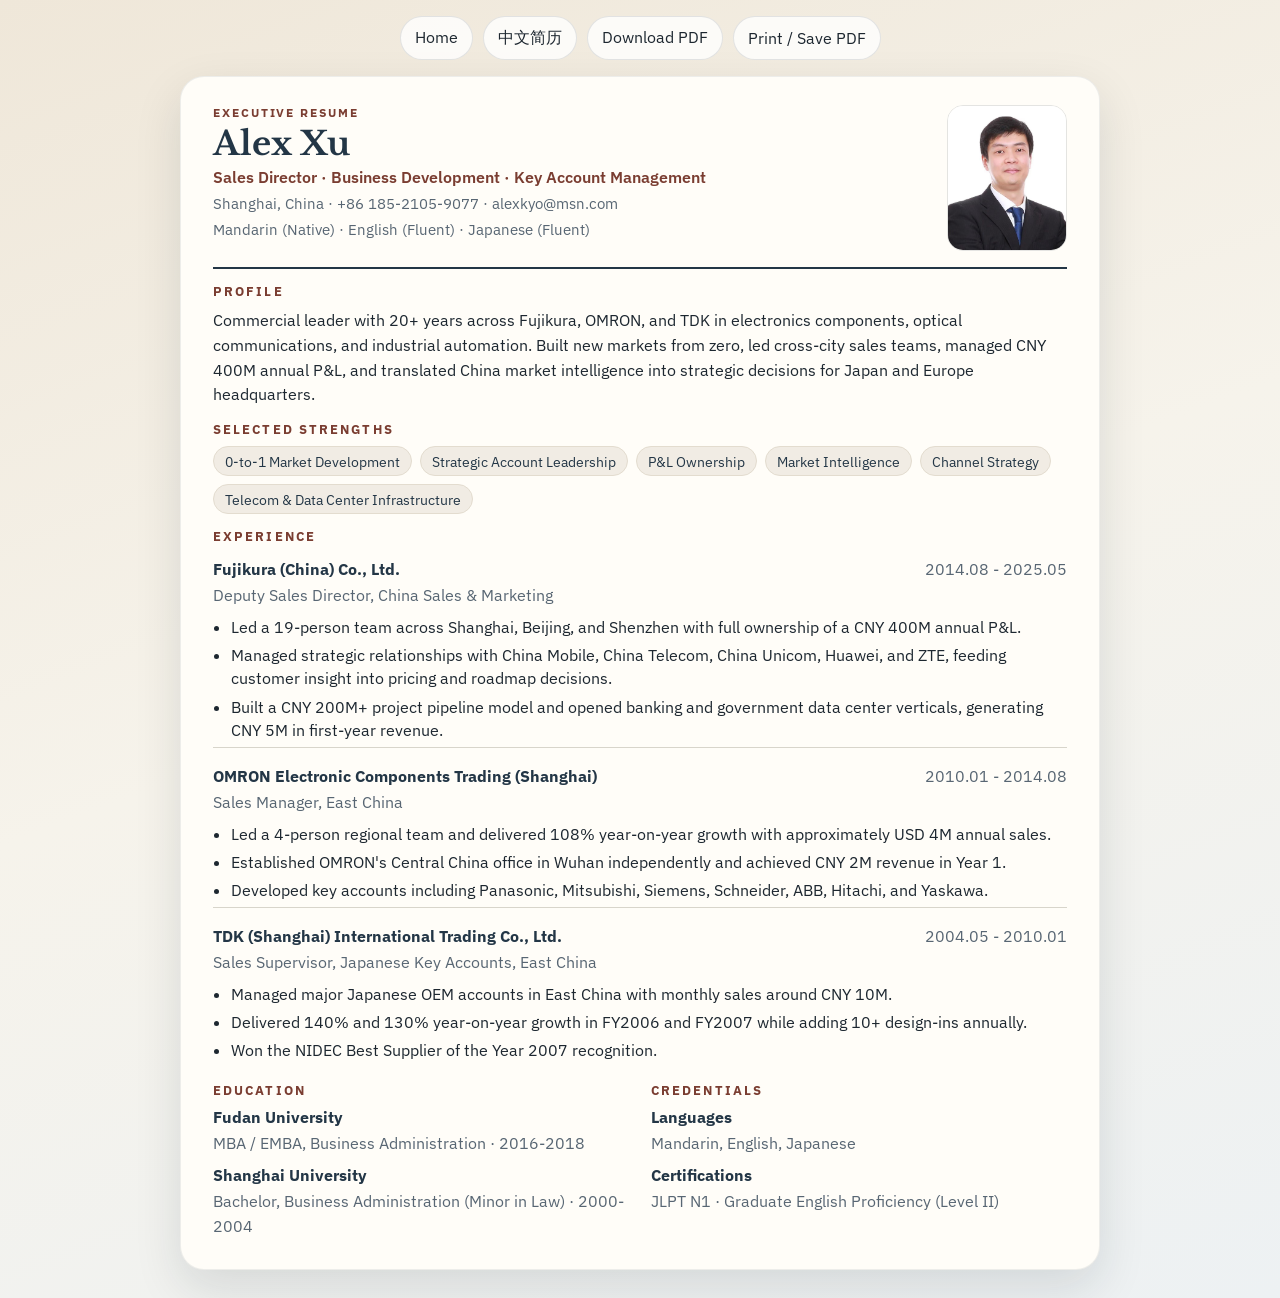
==== resume-en.html @ 9f8ac168 "Refactor resume site and add bilingual PDF exports" ====
<!DOCTYPE html>
<html lang="en">
<head>
  <meta charset="UTF-8">
  <meta name="viewport" content="width=device-width, initial-scale=1.0">
  <title>Alex Xu | English Resume</title>
  <meta name="description" content="One-page English executive resume for Alex Xu.">
  <link rel="preconnect" href="https://fonts.googleapis.com">
  <link rel="preconnect" href="https://fonts.gstatic.com" crossorigin>
  <link href="https://fonts.googleapis.com/css2?family=IBM+Plex+Sans:wght@400;500;600;700&family=Libre+Baskerville:wght@400;700&display=swap" rel="stylesheet">
  <link rel="stylesheet" href="css/resume.css">
</head>
<body class="resume-body">
  <div class="resume-toolbar no-print">
    <a href="index.html">Home</a>
    <a href="resume-zh.html">中文简历</a>
    <a href="pdf/Alex-Xu-Resume-EN.pdf">Download PDF</a>
    <button type="button" data-print>Print / Save PDF</button>
  </div>

  <main class="resume-page resume-page-en">
    <header class="resume-header">
      <div class="resume-header-main">
        <p class="resume-kicker">Executive Resume</p>
        <h1>Alex Xu</h1>
        <p class="resume-role">Sales Director · Business Development · Key Account Management</p>
        <p class="resume-contact">
          Shanghai, China · +86 185-2105-9077 · alexkyo@msn.com
        </p>
        <p class="resume-contact">
          Mandarin (Native) · English (Fluent) · Japanese (Fluent)
        </p>
      </div>
      <img class="resume-photo" src="profile-photo.jpg" alt="Alex Xu portrait">
    </header>

    <section class="resume-section">
      <h2>Profile</h2>
      <p>
        Commercial leader with 20+ years across Fujikura, OMRON, and TDK in electronics components,
        optical communications, and industrial automation. Built new markets from zero, led cross-city sales teams,
        managed CNY 400M annual P&amp;L, and translated China market intelligence into strategic decisions for Japan and Europe headquarters.
      </p>
    </section>

    <section class="resume-section">
      <h2>Selected Strengths</h2>
      <div class="chip-row">
        <span>0-to-1 Market Development</span>
        <span>Strategic Account Leadership</span>
        <span>P&amp;L Ownership</span>
        <span>Market Intelligence</span>
        <span>Channel Strategy</span>
        <span>Telecom &amp; Data Center Infrastructure</span>
      </div>
    </section>

    <section class="resume-section">
      <h2>Experience</h2>

      <article class="role-block">
        <div class="role-head">
          <div>
            <h3>Fujikura (China) Co., Ltd.</h3>
            <p>Deputy Sales Director, China Sales &amp; Marketing</p>
          </div>
          <p>2014.08 - 2025.05</p>
        </div>
        <ul>
          <li>Led a 19-person team across Shanghai, Beijing, and Shenzhen with full ownership of a CNY 400M annual P&amp;L.</li>
          <li>Managed strategic relationships with China Mobile, China Telecom, China Unicom, Huawei, and ZTE, feeding customer insight into pricing and roadmap decisions.</li>
          <li>Built a CNY 200M+ project pipeline model and opened banking and government data center verticals, generating CNY 5M in first-year revenue.</li>
        </ul>
      </article>

      <article class="role-block">
        <div class="role-head">
          <div>
            <h3>OMRON Electronic Components Trading (Shanghai)</h3>
            <p>Sales Manager, East China</p>
          </div>
          <p>2010.01 - 2014.08</p>
        </div>
        <ul>
          <li>Led a 4-person regional team and delivered 108% year-on-year growth with approximately USD 4M annual sales.</li>
          <li>Established OMRON's Central China office in Wuhan independently and achieved CNY 2M revenue in Year 1.</li>
          <li>Developed key accounts including Panasonic, Mitsubishi, Siemens, Schneider, ABB, Hitachi, and Yaskawa.</li>
        </ul>
      </article>

      <article class="role-block">
        <div class="role-head">
          <div>
            <h3>TDK (Shanghai) International Trading Co., Ltd.</h3>
            <p>Sales Supervisor, Japanese Key Accounts, East China</p>
          </div>
          <p>2004.05 - 2010.01</p>
        </div>
        <ul>
          <li>Managed major Japanese OEM accounts in East China with monthly sales around CNY 10M.</li>
          <li>Delivered 140% and 130% year-on-year growth in FY2006 and FY2007 while adding 10+ design-ins annually.</li>
          <li>Won the NIDEC Best Supplier of the Year 2007 recognition.</li>
        </ul>
      </article>
    </section>

    <section class="resume-two-column">
      <section class="resume-section">
        <h2>Education</h2>
        <div class="mini-block">
          <h3>Fudan University</h3>
          <p>MBA / EMBA, Business Administration · 2016-2018</p>
        </div>
        <div class="mini-block">
          <h3>Shanghai University</h3>
          <p>Bachelor, Business Administration (Minor in Law) · 2000-2004</p>
        </div>
      </section>

      <section class="resume-section">
        <h2>Credentials</h2>
        <div class="mini-block">
          <h3>Languages</h3>
          <p>Mandarin, English, Japanese</p>
        </div>
        <div class="mini-block">
          <h3>Certifications</h3>
          <p>JLPT N1 · Graduate English Proficiency (Level II)</p>
        </div>
      </section>
    </section>
  </main>

  <script src="js/script.js"></script>
</body>
</html>
---- css/resume.css ----
:root {
  --paper: #fcfbf7;
  --ink: #1d2730;
  --muted: #586673;
  --line: #d8d5cb;
  --accent: #7a3d31;
  --deep: #233646;
  --card: #fffdf8;
  --shadow: 0 18px 48px rgba(20, 32, 43, 0.12);
}

* {
  box-sizing: border-box;
}

body {
  margin: 0;
  color: var(--ink);
  background:
    linear-gradient(160deg, #efe7d9 0%, #f6f3eb 48%, #edf1f3 100%);
  font-family: "IBM Plex Sans", "Segoe UI", sans-serif;
}

.resume-body-zh {
  font-family: "Noto Serif SC", "Microsoft YaHei", serif;
}

.resume-toolbar {
  position: sticky;
  top: 0;
  z-index: 10;
  display: flex;
  flex-wrap: wrap;
  gap: 10px;
  justify-content: center;
  padding: 16px;
}

.resume-toolbar a,
.resume-toolbar button {
  border: 1px solid rgba(35, 54, 70, 0.12);
  background: rgba(255, 255, 255, 0.78);
  color: var(--ink);
  padding: 10px 14px;
  border-radius: 999px;
  text-decoration: none;
  font: inherit;
  cursor: pointer;
}

.resume-page {
  width: min(920px, calc(100% - 32px));
  margin: 0 auto 28px;
  background: var(--card);
  border-radius: 24px;
  box-shadow: var(--shadow);
  padding: 28px 32px 30px;
  border: 1px solid rgba(35, 54, 70, 0.08);
}

.resume-header {
  display: grid;
  grid-template-columns: minmax(0, 1fr) 120px;
  gap: 22px;
  align-items: start;
  padding-bottom: 16px;
  border-bottom: 2px solid var(--deep);
}

.resume-kicker {
  margin: 0 0 8px;
  letter-spacing: 0.16em;
  text-transform: uppercase;
  color: var(--accent);
  font-size: 0.75rem;
  font-weight: 700;
}

.resume-header h1 {
  margin: 0;
  font-family: "Libre Baskerville", serif;
  font-size: 2.05rem;
  line-height: 1;
  color: var(--deep);
}

.resume-page-zh .resume-header h1 {
  font-family: "Noto Serif SC", serif;
}

.resume-header h1 span {
  font-size: 1.05rem;
  color: var(--muted);
  font-weight: 500;
}

.resume-role,
.resume-contact {
  margin: 6px 0 0;
}

.resume-role {
  color: var(--accent);
  font-weight: 600;
}

.resume-contact {
  color: var(--muted);
  font-size: 0.95rem;
}

.resume-photo {
  width: 120px;
  height: 146px;
  object-fit: cover;
  object-position: top center;
  border-radius: 16px;
  border: 1px solid rgba(35, 54, 70, 0.12);
}

.resume-section {
  margin-top: 14px;
}

.resume-section h2 {
  margin: 0 0 8px;
  font-size: 0.82rem;
  letter-spacing: 0.16em;
  text-transform: uppercase;
  color: var(--accent);
}

.resume-section p {
  margin: 0;
  color: var(--ink);
  line-height: 1.55;
}

.chip-row {
  display: flex;
  flex-wrap: wrap;
  gap: 8px;
}

.chip-row span {
  display: inline-flex;
  align-items: center;
  min-height: 30px;
  padding: 0 11px;
  border-radius: 999px;
  background: #f1ece4;
  border: 1px solid #e3dccf;
  font-size: 0.9rem;
  color: var(--deep);
}

.role-block {
  padding-top: 12px;
  border-top: 1px solid var(--line);
}

.role-block:first-of-type {
  padding-top: 0;
  border-top: none;
}

.role-head {
  display: flex;
  justify-content: space-between;
  gap: 16px;
  align-items: baseline;
}

.role-head h3,
.mini-block h3 {
  margin: 0;
  font-size: 1rem;
  color: var(--deep);
}

.role-head p,
.mini-block p {
  margin: 4px 0 0;
  color: var(--muted);
}

.role-block ul {
  margin: 8px 0 0;
  padding-left: 18px;
}

.role-block li {
  margin: 0 0 5px;
  line-height: 1.45;
}

.resume-two-column {
  display: grid;
  grid-template-columns: 1fr 1fr;
  gap: 22px;
}

.mini-block + .mini-block {
  margin-top: 10px;
}

@page {
  size: A4;
  margin: 10mm;
}

@media print {
  body {
    background: #fff;
  }

  .resume-page {
    width: auto;
    margin: 0;
    padding: 0;
    border: none;
    border-radius: 0;
    box-shadow: none;
  }

  .no-print {
    display: none !important;
  }

  .resume-header {
    grid-template-columns: minmax(0, 1fr) 102px;
    gap: 18px;
    padding-bottom: 12px;
  }

  .resume-header h1 {
    font-size: 1.8rem;
  }

  .resume-contact,
  .chip-row span,
  .role-block li,
  .resume-section p,
  .mini-block p {
    font-size: 0.88rem;
  }

  .resume-section {
    margin-top: 10px;
  }

  .role-block {
    padding-top: 8px;
  }

  .role-block ul {
    margin-top: 6px;
  }

  .chip-row {
    gap: 6px;
  }

  .chip-row span {
    min-height: 24px;
    padding: 0 9px;
  }
}

@media (max-width: 720px) {
  .resume-page,
  .resume-two-column {
    grid-template-columns: 1fr;
  }

  .resume-header {
    grid-template-columns: 1fr;
  }

  .resume-photo {
    width: 104px;
    height: 126px;
  }

  .role-head {
    flex-direction: column;
  }
}
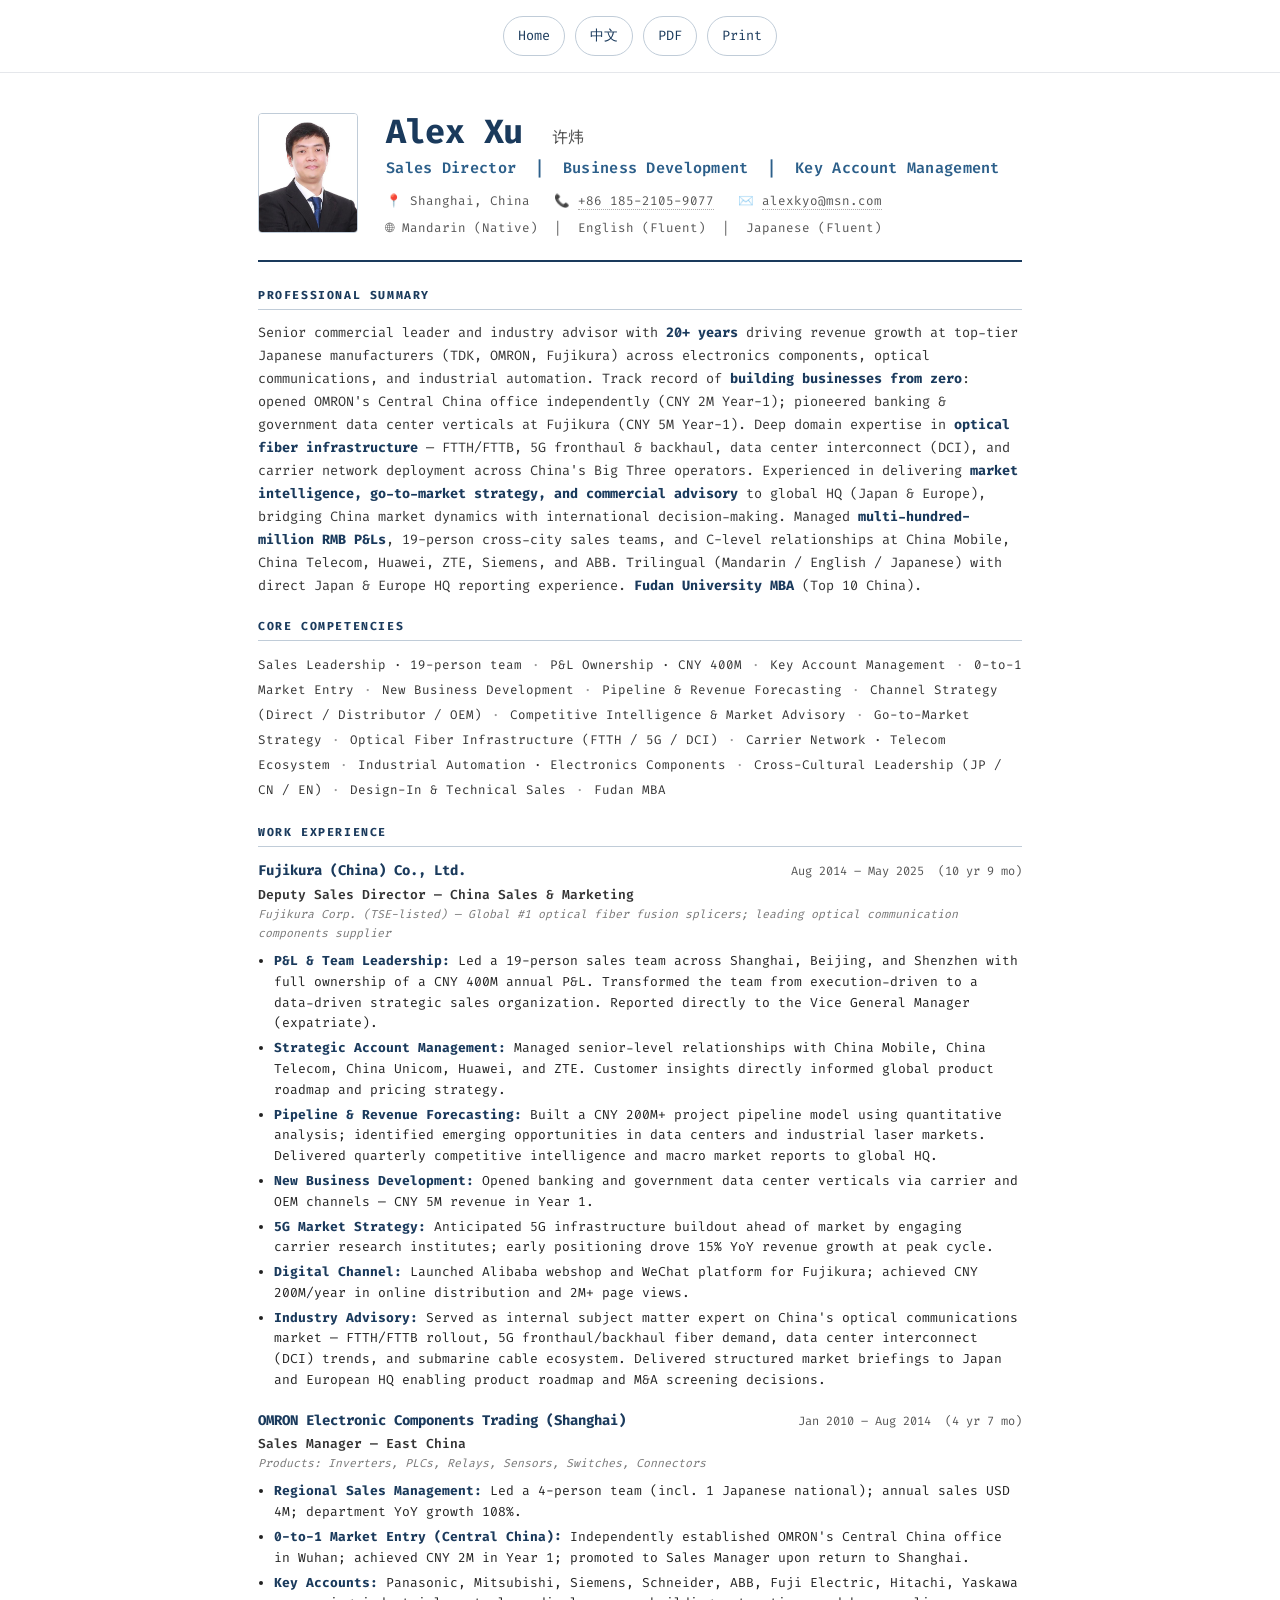
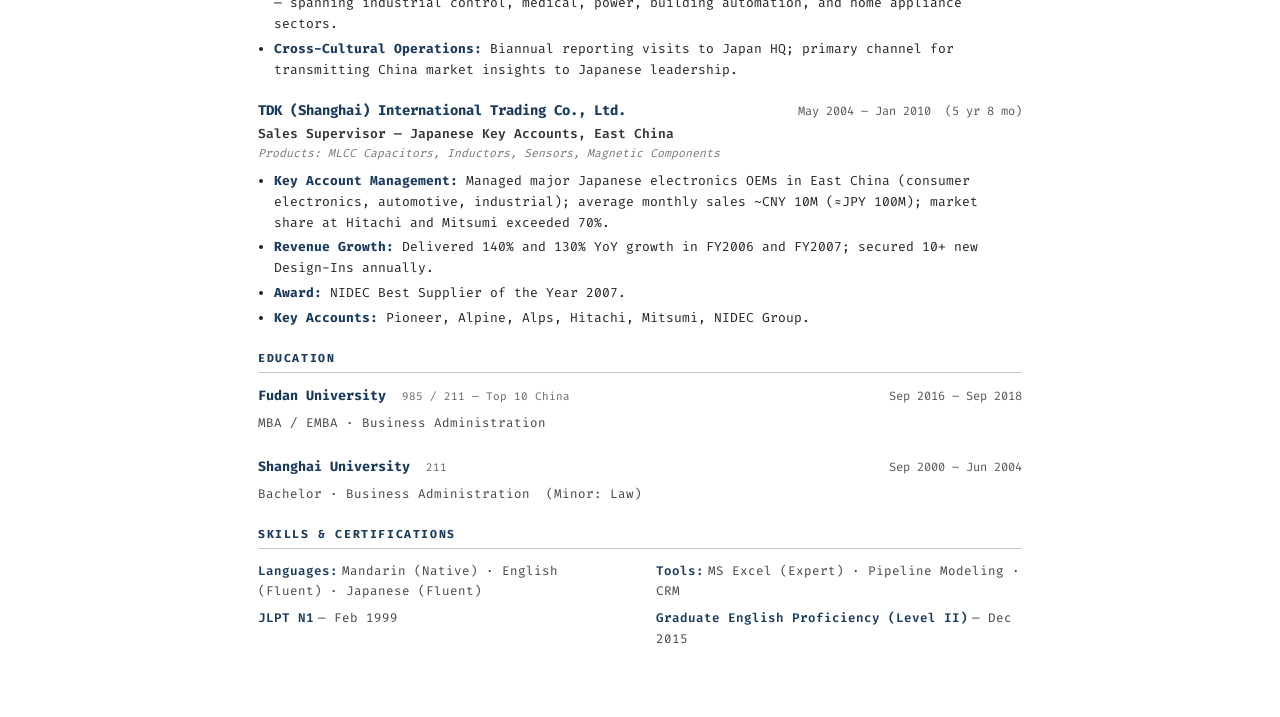
==== commit 1a264e32: "Restore original resume layout and split languages" ====
--- a/resume-en.html
+++ b/resume-en.html
@@ -1,136 +1,338 @@
 <!DOCTYPE html>
 <html lang="en">
 <head>
-  <meta charset="UTF-8">
-  <meta name="viewport" content="width=device-width, initial-scale=1.0">
-  <title>Alex Xu | English Resume</title>
-  <meta name="description" content="One-page English executive resume for Alex Xu.">
-  <link rel="preconnect" href="https://fonts.googleapis.com">
-  <link rel="preconnect" href="https://fonts.gstatic.com" crossorigin>
-  <link href="https://fonts.googleapis.com/css2?family=IBM+Plex+Sans:wght@400;500;600;700&family=Libre+Baskerville:wght@400;700&display=swap" rel="stylesheet">
-  <link rel="stylesheet" href="css/resume.css">
+<meta charset="UTF-8">
+<meta name="viewport" content="width=device-width, initial-scale=1.0">
+<title>Alex Xu — Resume (English)</title>
+<link rel="preconnect" href="https://fonts.googleapis.com">
+<link rel="stylesheet" href="https://fonts.googleapis.com/css2?family=Fira+Code:wght@400;500;600;700&family=Noto+Sans+SC:wght@400;500;700&display=swap">
+<style>
+  :root {
+    --accent: #1a3a5c;
+    --accent-light: #2c5f8a;
+    --rule: #c0ccd8;
+    --muted: #555;
+    --body-font: 'Fira Code', 'Fira Mono', 'Consolas', monospace;
+    --page-width: 860px;
+  }
+  * { box-sizing: border-box; margin: 0; padding: 0; }
+  body {
+    font-family: var(--body-font);
+    font-size: 13.5px;
+    line-height: 1.65;
+    color: #222;
+    background: #fff;
+  }
+  .toolbar {
+    position: sticky;
+    top: 0;
+    z-index: 10;
+    display: flex;
+    gap: 10px;
+    justify-content: center;
+    padding: 16px;
+    background: rgba(255,255,255,0.92);
+    border-bottom: 1px solid #e5e7eb;
+  }
+  .toolbar a,
+  .toolbar button {
+    font: inherit;
+    color: var(--accent);
+    border: 1px solid var(--rule);
+    background: #fff;
+    border-radius: 999px;
+    padding: 8px 14px;
+    text-decoration: none;
+    cursor: pointer;
+  }
+  .page {
+    max-width: var(--page-width);
+    margin: 0 auto;
+    padding: 40px 48px 48px;
+  }
+  .header {
+    display: flex;
+    align-items: flex-start;
+    gap: 28px;
+    padding-bottom: 22px;
+    border-bottom: 2px solid var(--accent);
+    margin-bottom: 24px;
+  }
+  .header-photo {
+    width: 100px;
+    height: 120px;
+    object-fit: cover;
+    object-position: top center;
+    border-radius: 4px;
+    border: 1px solid var(--rule);
+    flex-shrink: 0;
+  }
+  .header-info { flex: 1; }
+  .header-name {
+    font-size: 2.1rem;
+    font-weight: 700;
+    color: var(--accent);
+    letter-spacing: -0.5px;
+    line-height: 1.15;
+  }
+  .header-name span {
+    font-family:'等距更纱黑体 SC','Sarasa Mono SC','Noto Sans SC','Microsoft YaHei',sans-serif;
+    font-size:1rem;
+    font-weight:400;
+    color: var(--muted);
+    margin-left: 10px;
+    letter-spacing: 0;
+  }
+  .header-title {
+    font-size: 0.95rem;
+    color: var(--accent-light);
+    font-weight: 600;
+    margin: 4px 0 10px;
+    letter-spacing: 0.3px;
+  }
+  .header-meta {
+    display: flex;
+    flex-wrap: wrap;
+    gap: 6px 24px;
+    font-size: 12.5px;
+    color: var(--muted);
+  }
+  .header-meta a { color: var(--muted); text-decoration: none; border-bottom: 1px dotted #aaa; }
+  .section { margin-bottom: 20px; }
+  .section-title {
+    font-size: 0.72rem;
+    font-weight: 700;
+    letter-spacing: 1.6px;
+    text-transform: uppercase;
+    color: var(--accent);
+    border-bottom: 1px solid var(--rule);
+    padding-bottom: 4px;
+    margin-bottom: 12px;
+  }
+  .summary p {
+    font-size: 13.5px;
+    color: #333;
+    line-height: 1.7;
+  }
+  .summary strong { color: var(--accent); }
+  .tags {
+    display: block;
+    line-height: 2;
+    color: #333;
+    font-size: 12.5px;
+  }
+  .tag {
+    display: inline;
+  }
+  .tag + .tag::before {
+    content: ' · ';
+    color: #999;
+    padding: 0 2px;
+  }
+  .job { margin-bottom: 18px; }
+  .job-header {
+    display: flex;
+    justify-content: space-between;
+    align-items: baseline;
+    flex-wrap: wrap;
+    gap: 4px;
+  }
+  .job-company {
+    font-size: 14px;
+    font-weight: 700;
+    color: var(--accent);
+  }
+  .job-dates {
+    font-size: 12px;
+    color: var(--muted);
+    white-space: nowrap;
+  }
+  .job-title {
+    font-size: 13px;
+    font-weight: 600;
+    color: #333;
+    margin: 1px 0;
+  }
+  .job-context {
+    font-size: 11.5px;
+    color: #777;
+    font-style: italic;
+    margin-bottom: 7px;
+  }
+  .job ul { padding-left: 16px; }
+  .job li {
+    margin-bottom: 4px;
+    font-size: 13px;
+    line-height: 1.6;
+  }
+  .job li strong { color: #1a3a5c; }
+  .edu-row {
+    display: flex;
+    justify-content: space-between;
+    align-items: baseline;
+    flex-wrap: wrap;
+    margin-bottom: 6px;
+  }
+  .edu-school { font-weight: 700; color: var(--accent); font-size: 13.5px; }
+  .edu-dates { font-size: 12px; color: var(--muted); }
+  .edu-degree { font-size: 12.5px; color: #444; }
+  .skills-grid {
+    display: grid;
+    grid-template-columns: 1fr 1fr;
+    gap: 6px 32px;
+    font-size: 12.5px;
+  }
+  .skills-grid dt { font-weight: 600; color: var(--accent); display: inline; }
+  .skills-grid dd { display: inline; color: #444; margin-left: 4px; }
+  .skills-grid dl { margin: 0; }
+  @media print {
+    body { font-size: 12.5px; }
+    .toolbar { display: none; }
+    .page { padding: 28px 36px; }
+    a { color: inherit !important; border-bottom: none !important; }
+  }
+</style>
 </head>
-<body class="resume-body">
-  <div class="resume-toolbar no-print">
-    <a href="index.html">Home</a>
-    <a href="resume-zh.html">中文简历</a>
-    <a href="pdf/Alex-Xu-Resume-EN.pdf">Download PDF</a>
-    <button type="button" data-print>Print / Save PDF</button>
-  </div>
-
-  <main class="resume-page resume-page-en">
-    <header class="resume-header">
-      <div class="resume-header-main">
-        <p class="resume-kicker">Executive Resume</p>
-        <h1>Alex Xu</h1>
-        <p class="resume-role">Sales Director · Business Development · Key Account Management</p>
-        <p class="resume-contact">
-          Shanghai, China · +86 185-2105-9077 · alexkyo@msn.com
-        </p>
-        <p class="resume-contact">
-          Mandarin (Native) · English (Fluent) · Japanese (Fluent)
-        </p>
-      </div>
-      <img class="resume-photo" src="profile-photo.jpg" alt="Alex Xu portrait">
-    </header>
-
-    <section class="resume-section">
-      <h2>Profile</h2>
-      <p>
-        Commercial leader with 20+ years across Fujikura, OMRON, and TDK in electronics components,
-        optical communications, and industrial automation. Built new markets from zero, led cross-city sales teams,
-        managed CNY 400M annual P&amp;L, and translated China market intelligence into strategic decisions for Japan and Europe headquarters.
-      </p>
-    </section>
-
-    <section class="resume-section">
-      <h2>Selected Strengths</h2>
-      <div class="chip-row">
-        <span>0-to-1 Market Development</span>
-        <span>Strategic Account Leadership</span>
-        <span>P&amp;L Ownership</span>
-        <span>Market Intelligence</span>
-        <span>Channel Strategy</span>
-        <span>Telecom &amp; Data Center Infrastructure</span>
-      </div>
-    </section>
-
-    <section class="resume-section">
-      <h2>Experience</h2>
-
-      <article class="role-block">
-        <div class="role-head">
-          <div>
-            <h3>Fujikura (China) Co., Ltd.</h3>
-            <p>Deputy Sales Director, China Sales &amp; Marketing</p>
-          </div>
-          <p>2014.08 - 2025.05</p>
-        </div>
-        <ul>
-          <li>Led a 19-person team across Shanghai, Beijing, and Shenzhen with full ownership of a CNY 400M annual P&amp;L.</li>
-          <li>Managed strategic relationships with China Mobile, China Telecom, China Unicom, Huawei, and ZTE, feeding customer insight into pricing and roadmap decisions.</li>
-          <li>Built a CNY 200M+ project pipeline model and opened banking and government data center verticals, generating CNY 5M in first-year revenue.</li>
-        </ul>
-      </article>
-
-      <article class="role-block">
-        <div class="role-head">
-          <div>
-            <h3>OMRON Electronic Components Trading (Shanghai)</h3>
-            <p>Sales Manager, East China</p>
-          </div>
-          <p>2010.01 - 2014.08</p>
-        </div>
-        <ul>
-          <li>Led a 4-person regional team and delivered 108% year-on-year growth with approximately USD 4M annual sales.</li>
-          <li>Established OMRON's Central China office in Wuhan independently and achieved CNY 2M revenue in Year 1.</li>
-          <li>Developed key accounts including Panasonic, Mitsubishi, Siemens, Schneider, ABB, Hitachi, and Yaskawa.</li>
-        </ul>
-      </article>
-
-      <article class="role-block">
-        <div class="role-head">
-          <div>
-            <h3>TDK (Shanghai) International Trading Co., Ltd.</h3>
-            <p>Sales Supervisor, Japanese Key Accounts, East China</p>
-          </div>
-          <p>2004.05 - 2010.01</p>
-        </div>
-        <ul>
-          <li>Managed major Japanese OEM accounts in East China with monthly sales around CNY 10M.</li>
-          <li>Delivered 140% and 130% year-on-year growth in FY2006 and FY2007 while adding 10+ design-ins annually.</li>
-          <li>Won the NIDEC Best Supplier of the Year 2007 recognition.</li>
-        </ul>
-      </article>
-    </section>
-
-    <section class="resume-two-column">
-      <section class="resume-section">
-        <h2>Education</h2>
-        <div class="mini-block">
-          <h3>Fudan University</h3>
-          <p>MBA / EMBA, Business Administration · 2016-2018</p>
-        </div>
-        <div class="mini-block">
-          <h3>Shanghai University</h3>
-          <p>Bachelor, Business Administration (Minor in Law) · 2000-2004</p>
-        </div>
-      </section>
-
-      <section class="resume-section">
-        <h2>Credentials</h2>
-        <div class="mini-block">
-          <h3>Languages</h3>
-          <p>Mandarin, English, Japanese</p>
-        </div>
-        <div class="mini-block">
-          <h3>Certifications</h3>
-          <p>JLPT N1 · Graduate English Proficiency (Level II)</p>
-        </div>
-      </section>
-    </section>
-  </main>
-
-  <script src="js/script.js"></script>
+<body>
+<div class="toolbar">
+  <a href="./index.html">Home</a>
+  <a href="./resume-zh.html">中文</a>
+  <a href="./pdf/Alex-Xu-Resume-EN.pdf">PDF</a>
+  <button type="button" data-print>Print</button>
+</div>
+
+<div class="page">
+<header class="header">
+  <img class="header-photo"
+       src="./profile-photo.jpg"
+       alt="Alex Xu photo"
+       onerror="this.style.display='none'">
+  <div class="header-info">
+    <div class="header-name">Alex Xu <span>许炜</span></div>
+    <div class="header-title">Sales Director &nbsp;|&nbsp; Business Development &nbsp;|&nbsp; Key Account Management</div>
+    <div class="header-meta">
+      <span>📍 Shanghai, China</span>
+      <span>📞 <a href="tel:+8618521059077">+86 185-2105-9077</a></span>
+      <span>✉️ <a href="mailto:alexkyo@msn.com">alexkyo@msn.com</a></span>
+      <span>🌐 Mandarin (Native) &nbsp;|&nbsp; English (Fluent) &nbsp;|&nbsp; Japanese (Fluent)</span>
+    </div>
+  </div>
+</header>
+
+<section class="section summary">
+  <div class="section-title">Professional Summary</div>
+  <p>
+    Senior commercial leader and industry advisor with <strong>20+ years</strong> driving revenue growth at top-tier Japanese manufacturers
+    (TDK, OMRON, Fujikura) across electronics components, optical communications, and industrial automation.
+    Track record of <strong>building businesses from zero</strong>: opened OMRON's Central China office independently
+    (CNY 2M Year-1); pioneered banking &amp; government data center verticals at Fujikura (CNY 5M Year-1).
+    Deep domain expertise in <strong>optical fiber infrastructure</strong> — FTTH/FTTB, 5G fronthaul &amp; backhaul, data center interconnect (DCI), and carrier network deployment across China's Big Three operators.
+    Experienced in delivering <strong>market intelligence, go-to-market strategy, and commercial advisory</strong> to global HQ (Japan &amp; Europe), bridging China market dynamics with international decision-making.
+    Managed <strong>multi-hundred-million RMB P&amp;Ls</strong>, 19-person cross-city sales teams, and C-level relationships at China Mobile, China Telecom, Huawei, ZTE, Siemens, and ABB.
+    Trilingual (Mandarin / English / Japanese) with direct Japan &amp; Europe HQ reporting experience.
+    <strong>Fudan University MBA</strong> (Top 10 China).
+  </p>
+</section>
+
+<section class="section">
+  <div class="section-title">Core Competencies</div>
+  <div class="tags">
+    <span class="tag">Sales Leadership · 19-person team</span>
+    <span class="tag">P&amp;L Ownership · CNY 400M</span>
+    <span class="tag">Key Account Management</span>
+    <span class="tag">0-to-1 Market Entry</span>
+    <span class="tag">New Business Development</span>
+    <span class="tag">Pipeline &amp; Revenue Forecasting</span>
+    <span class="tag">Channel Strategy (Direct / Distributor / OEM)</span>
+    <span class="tag">Competitive Intelligence &amp; Market Advisory</span>
+    <span class="tag">Go-to-Market Strategy</span>
+    <span class="tag">Optical Fiber Infrastructure (FTTH / 5G / DCI)</span>
+    <span class="tag">Carrier Network · Telecom Ecosystem</span>
+    <span class="tag">Industrial Automation · Electronics Components</span>
+    <span class="tag">Cross-Cultural Leadership (JP / CN / EN)</span>
+    <span class="tag">Design-In &amp; Technical Sales</span>
+    <span class="tag">Fudan MBA</span>
+  </div>
+</section>
+
+<section class="section">
+  <div class="section-title">Work Experience</div>
+
+  <div class="job">
+    <div class="job-header">
+      <span class="job-company">Fujikura (China) Co., Ltd.</span>
+      <span class="job-dates">Aug 2014 – May 2025 &nbsp;(10 yr 9 mo)</span>
+    </div>
+    <div class="job-title">Deputy Sales Director — China Sales &amp; Marketing</div>
+    <div class="job-context">Fujikura Corp. (TSE-listed) — Global #1 optical fiber fusion splicers; leading optical communication components supplier</div>
+    <ul>
+      <li><strong>P&amp;L &amp; Team Leadership:</strong> Led a 19-person sales team across Shanghai, Beijing, and Shenzhen with full ownership of a CNY 400M annual P&amp;L. Transformed the team from execution-driven to a data-driven strategic sales organization. Reported directly to the Vice General Manager (expatriate).</li>
+      <li><strong>Strategic Account Management:</strong> Managed senior-level relationships with China Mobile, China Telecom, China Unicom, Huawei, and ZTE. Customer insights directly informed global product roadmap and pricing strategy.</li>
+      <li><strong>Pipeline &amp; Revenue Forecasting:</strong> Built a CNY 200M+ project pipeline model using quantitative analysis; identified emerging opportunities in data centers and industrial laser markets. Delivered quarterly competitive intelligence and macro market reports to global HQ.</li>
+      <li><strong>New Business Development:</strong> Opened banking and government data center verticals via carrier and OEM channels — CNY 5M revenue in Year 1.</li>
+      <li><strong>5G Market Strategy:</strong> Anticipated 5G infrastructure buildout ahead of market by engaging carrier research institutes; early positioning drove 15% YoY revenue growth at peak cycle.</li>
+      <li><strong>Digital Channel:</strong> Launched Alibaba webshop and WeChat platform for Fujikura; achieved CNY 200M/year in online distribution and 2M+ page views.</li>
+      <li><strong>Industry Advisory:</strong> Served as internal subject matter expert on China's optical communications market — FTTH/FTTB rollout, 5G fronthaul/backhaul fiber demand, data center interconnect (DCI) trends, and submarine cable ecosystem. Delivered structured market briefings to Japan and European HQ enabling product roadmap and M&amp;A screening decisions.</li>
+    </ul>
+  </div>
+
+  <div class="job">
+    <div class="job-header">
+      <span class="job-company">OMRON Electronic Components Trading (Shanghai)</span>
+      <span class="job-dates">Jan 2010 – Aug 2014 &nbsp;(4 yr 7 mo)</span>
+    </div>
+    <div class="job-title">Sales Manager — East China</div>
+    <div class="job-context">Products: Inverters, PLCs, Relays, Sensors, Switches, Connectors</div>
+    <ul>
+      <li><strong>Regional Sales Management:</strong> Led a 4-person team (incl. 1 Japanese national); annual sales USD 4M; department YoY growth 108%.</li>
+      <li><strong>0-to-1 Market Entry (Central China):</strong> Independently established OMRON's Central China office in Wuhan; achieved CNY 2M in Year 1; promoted to Sales Manager upon return to Shanghai.</li>
+      <li><strong>Key Accounts:</strong> Panasonic, Mitsubishi, Siemens, Schneider, ABB, Fuji Electric, Hitachi, Yaskawa — spanning industrial control, medical, power, building automation, and home appliance sectors.</li>
+      <li><strong>Cross-Cultural Operations:</strong> Biannual reporting visits to Japan HQ; primary channel for transmitting China market insights to Japanese leadership.</li>
+    </ul>
+  </div>
+
+  <div class="job">
+    <div class="job-header">
+      <span class="job-company">TDK (Shanghai) International Trading Co., Ltd.</span>
+      <span class="job-dates">May 2004 – Jan 2010 &nbsp;(5 yr 8 mo)</span>
+    </div>
+    <div class="job-title">Sales Supervisor — Japanese Key Accounts, East China</div>
+    <div class="job-context">Products: MLCC Capacitors, Inductors, Sensors, Magnetic Components</div>
+    <ul>
+      <li><strong>Key Account Management:</strong> Managed major Japanese electronics OEMs in East China (consumer electronics, automotive, industrial); average monthly sales ~CNY 10M (≈JPY 100M); market share at Hitachi and Mitsumi exceeded 70%.</li>
+      <li><strong>Revenue Growth:</strong> Delivered 140% and 130% YoY growth in FY2006 and FY2007; secured 10+ new Design-Ins annually.</li>
+      <li><strong>Award:</strong> NIDEC Best Supplier of the Year 2007.</li>
+      <li><strong>Key Accounts:</strong> Pioneer, Alpine, Alps, Hitachi, Mitsumi, NIDEC Group.</li>
+    </ul>
+  </div>
+</section>
+
+<section class="section">
+  <div class="section-title">Education</div>
+  <div class="edu-row">
+    <span class="edu-school">Fudan University &nbsp;<small style="font-weight:400;color:#666;font-size:11px;">985 / 211 — Top 10 China</small></span>
+    <span class="edu-dates">Sep 2016 – Sep 2018</span>
+  </div>
+  <div class="edu-degree">MBA / EMBA · Business Administration</div>
+  <br>
+  <div class="edu-row">
+    <span class="edu-school">Shanghai University &nbsp;<small style="font-weight:400;color:#666;font-size:11px;">211</small></span>
+    <span class="edu-dates">Sep 2000 – Jun 2004</span>
+  </div>
+  <div class="edu-degree">Bachelor · Business Administration &nbsp;(Minor: Law)</div>
+</section>
+
+<section class="section">
+  <div class="section-title">Skills &amp; Certifications</div>
+  <div class="skills-grid">
+    <dl><dt>Languages:</dt><dd>Mandarin (Native) · English (Fluent) · Japanese (Fluent)</dd></dl>
+    <dl><dt>Tools:</dt><dd>MS Excel (Expert) · Pipeline Modeling · CRM</dd></dl>
+    <dl><dt>JLPT N1</dt><dd>— Feb 1999</dd></dl>
+    <dl><dt>Graduate English Proficiency (Level II)</dt><dd>— Dec 2015</dd></dl>
+  </div>
+</section>
+</div>
+
+<script src="./js/script.js"></script>
 </body>
 </html>
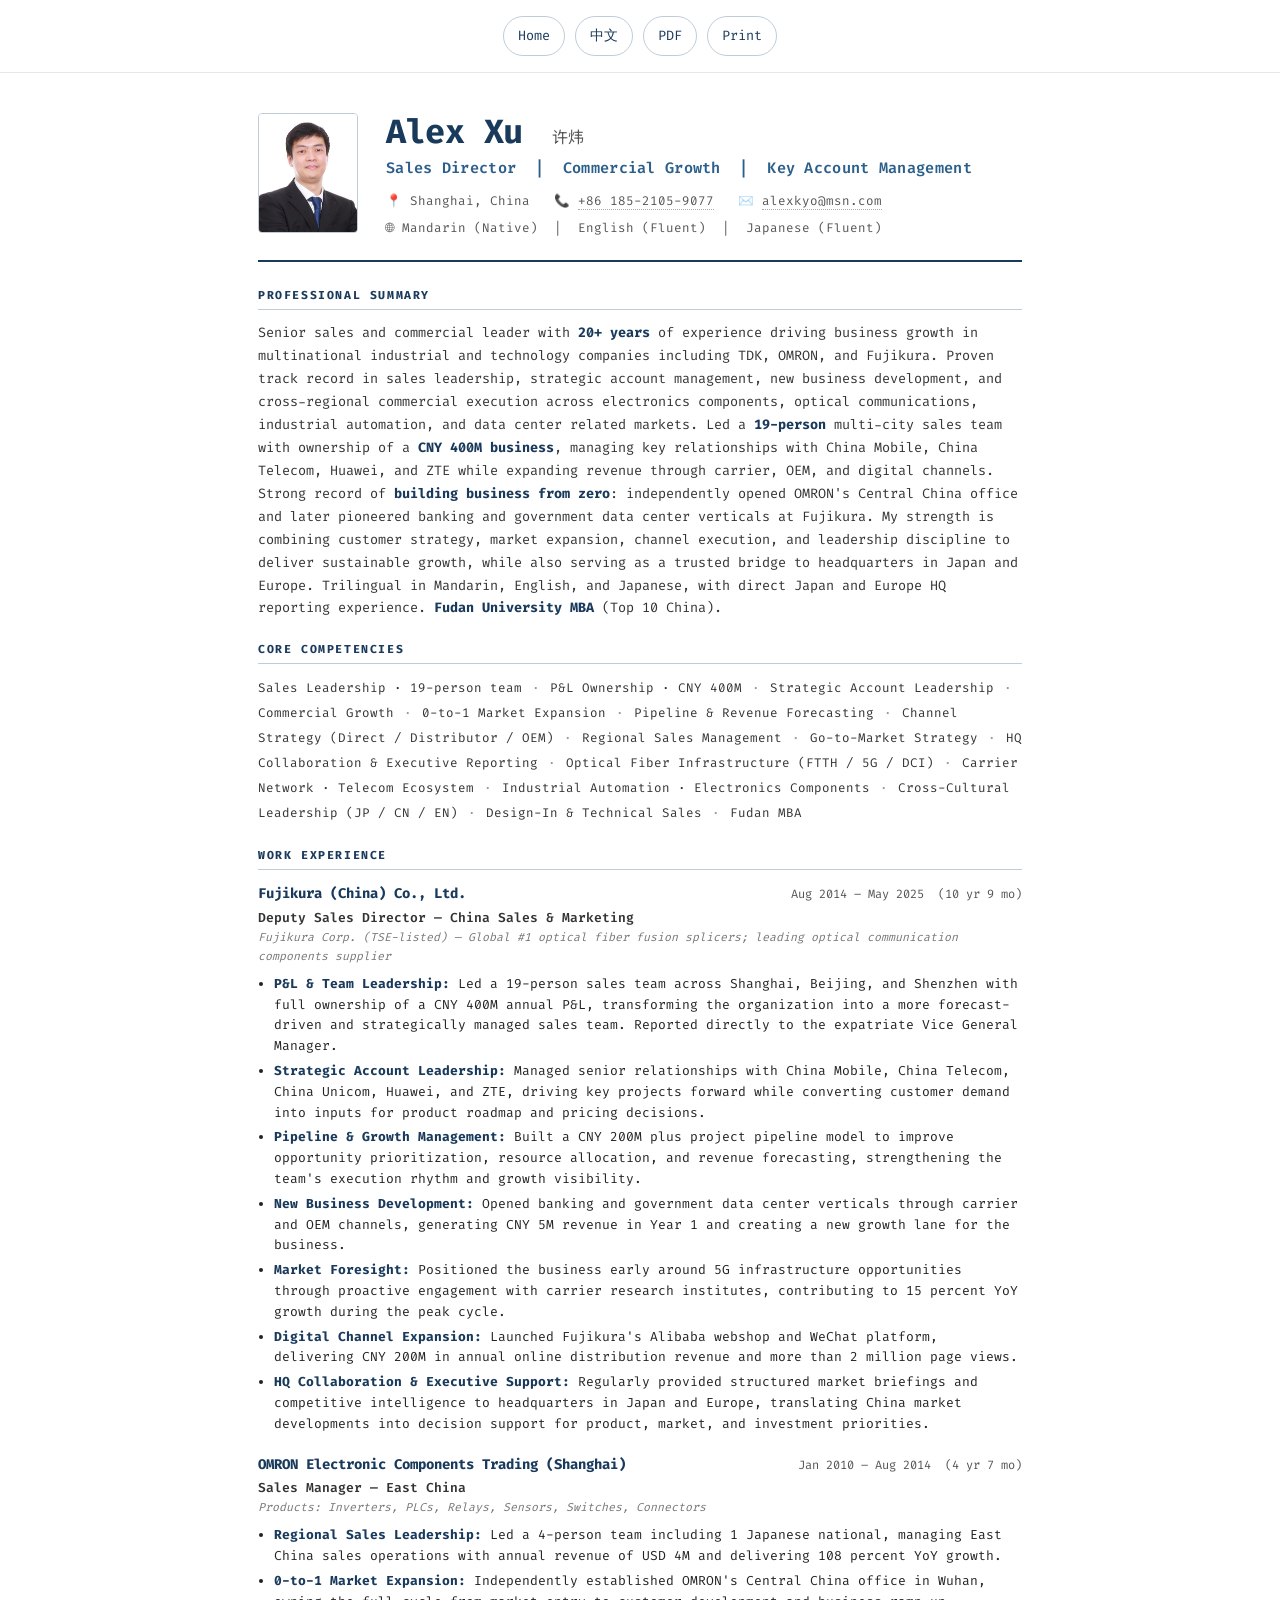
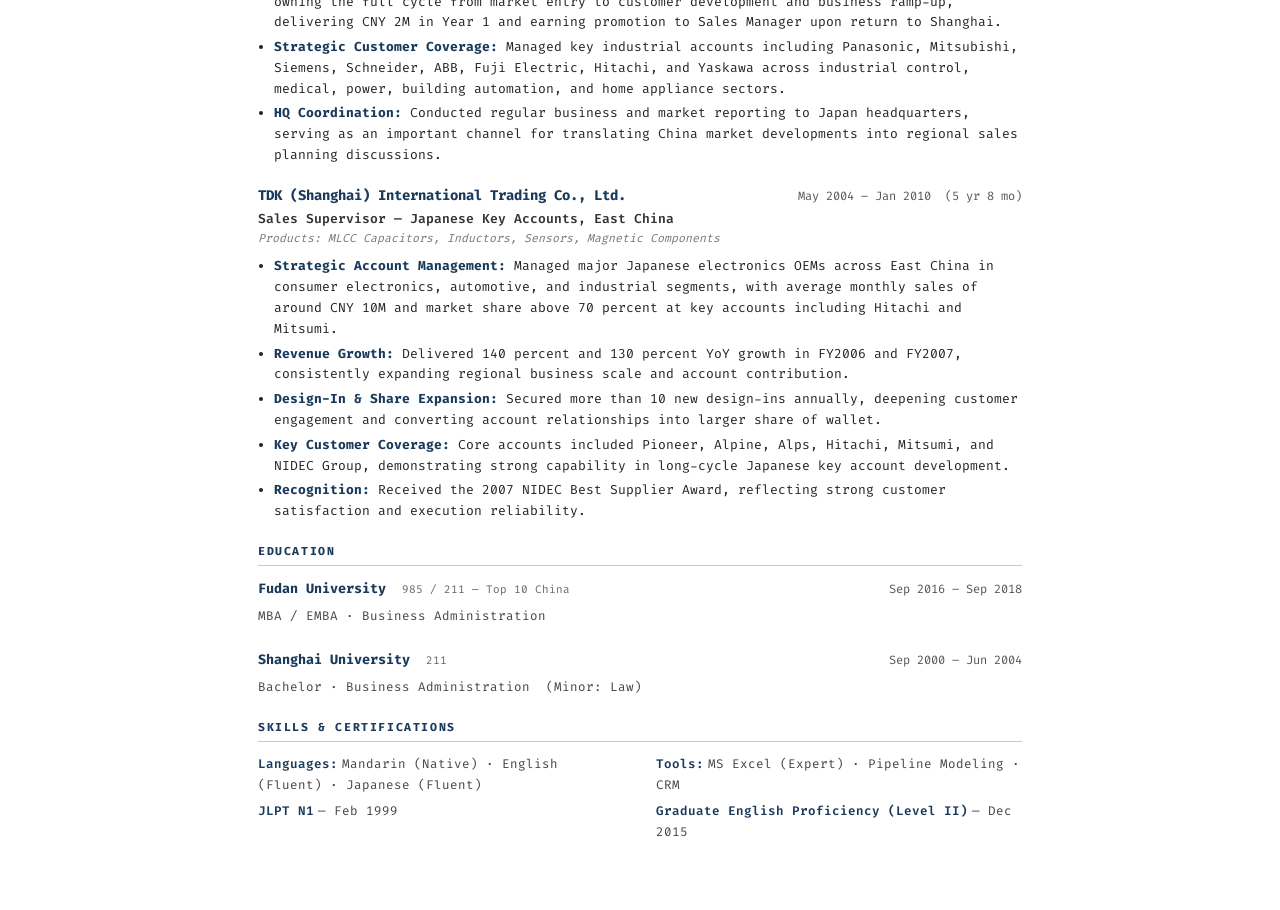
==== commit 079314f8: "Update sales-first resume and dated PDFs" ====
--- a/resume-en.html
+++ b/resume-en.html
@@ -197,7 +197,7 @@
 <div class="toolbar">
   <a href="./index.html">Home</a>
   <a href="./resume-zh.html">中文</a>
-  <a href="./pdf/Alex-Xu-Resume-EN.pdf">PDF</a>
+  <a href="./pdf/Alex-Xu-Resume-EN-2026-04-15.pdf">PDF</a>
   <button type="button" data-print>Print</button>
 </div>
 
@@ -209,7 +209,7 @@
        onerror="this.style.display='none'">
   <div class="header-info">
     <div class="header-name">Alex Xu <span>许炜</span></div>
-    <div class="header-title">Sales Director &nbsp;|&nbsp; Business Development &nbsp;|&nbsp; Key Account Management</div>
+    <div class="header-title">Sales Director &nbsp;|&nbsp; Commercial Growth &nbsp;|&nbsp; Key Account Management</div>
     <div class="header-meta">
       <span>📍 Shanghai, China</span>
       <span>📞 <a href="tel:+8618521059077">+86 185-2105-9077</a></span>
@@ -222,14 +222,12 @@
 <section class="section summary">
   <div class="section-title">Professional Summary</div>
   <p>
-    Senior commercial leader and industry advisor with <strong>20+ years</strong> driving revenue growth at top-tier Japanese manufacturers
-    (TDK, OMRON, Fujikura) across electronics components, optical communications, and industrial automation.
-    Track record of <strong>building businesses from zero</strong>: opened OMRON's Central China office independently
-    (CNY 2M Year-1); pioneered banking &amp; government data center verticals at Fujikura (CNY 5M Year-1).
-    Deep domain expertise in <strong>optical fiber infrastructure</strong> — FTTH/FTTB, 5G fronthaul &amp; backhaul, data center interconnect (DCI), and carrier network deployment across China's Big Three operators.
-    Experienced in delivering <strong>market intelligence, go-to-market strategy, and commercial advisory</strong> to global HQ (Japan &amp; Europe), bridging China market dynamics with international decision-making.
-    Managed <strong>multi-hundred-million RMB P&amp;Ls</strong>, 19-person cross-city sales teams, and C-level relationships at China Mobile, China Telecom, Huawei, ZTE, Siemens, and ABB.
-    Trilingual (Mandarin / English / Japanese) with direct Japan &amp; Europe HQ reporting experience.
+    Senior sales and commercial leader with <strong>20+ years</strong> of experience driving business growth in multinational industrial and technology companies including TDK, OMRON, and Fujikura.
+    Proven track record in sales leadership, strategic account management, new business development, and cross-regional commercial execution across electronics components, optical communications, industrial automation, and data center related markets.
+    Led a <strong>19-person</strong> multi-city sales team with ownership of a <strong>CNY 400M business</strong>, managing key relationships with China Mobile, China Telecom, Huawei, and ZTE while expanding revenue through carrier, OEM, and digital channels.
+    Strong record of <strong>building business from zero</strong>: independently opened OMRON's Central China office and later pioneered banking and government data center verticals at Fujikura.
+    My strength is combining customer strategy, market expansion, channel execution, and leadership discipline to deliver sustainable growth, while also serving as a trusted bridge to headquarters in Japan and Europe.
+    Trilingual in Mandarin, English, and Japanese, with direct Japan and Europe HQ reporting experience.
     <strong>Fudan University MBA</strong> (Top 10 China).
   </p>
 </section>
@@ -239,13 +237,14 @@
   <div class="tags">
     <span class="tag">Sales Leadership · 19-person team</span>
     <span class="tag">P&amp;L Ownership · CNY 400M</span>
-    <span class="tag">Key Account Management</span>
-    <span class="tag">0-to-1 Market Entry</span>
-    <span class="tag">New Business Development</span>
+    <span class="tag">Strategic Account Leadership</span>
+    <span class="tag">Commercial Growth</span>
+    <span class="tag">0-to-1 Market Expansion</span>
     <span class="tag">Pipeline &amp; Revenue Forecasting</span>
     <span class="tag">Channel Strategy (Direct / Distributor / OEM)</span>
-    <span class="tag">Competitive Intelligence &amp; Market Advisory</span>
+    <span class="tag">Regional Sales Management</span>
     <span class="tag">Go-to-Market Strategy</span>
+    <span class="tag">HQ Collaboration &amp; Executive Reporting</span>
     <span class="tag">Optical Fiber Infrastructure (FTTH / 5G / DCI)</span>
     <span class="tag">Carrier Network · Telecom Ecosystem</span>
     <span class="tag">Industrial Automation · Electronics Components</span>
@@ -266,13 +265,13 @@
     <div class="job-title">Deputy Sales Director — China Sales &amp; Marketing</div>
     <div class="job-context">Fujikura Corp. (TSE-listed) — Global #1 optical fiber fusion splicers; leading optical communication components supplier</div>
     <ul>
-      <li><strong>P&amp;L &amp; Team Leadership:</strong> Led a 19-person sales team across Shanghai, Beijing, and Shenzhen with full ownership of a CNY 400M annual P&amp;L. Transformed the team from execution-driven to a data-driven strategic sales organization. Reported directly to the Vice General Manager (expatriate).</li>
-      <li><strong>Strategic Account Management:</strong> Managed senior-level relationships with China Mobile, China Telecom, China Unicom, Huawei, and ZTE. Customer insights directly informed global product roadmap and pricing strategy.</li>
-      <li><strong>Pipeline &amp; Revenue Forecasting:</strong> Built a CNY 200M+ project pipeline model using quantitative analysis; identified emerging opportunities in data centers and industrial laser markets. Delivered quarterly competitive intelligence and macro market reports to global HQ.</li>
-      <li><strong>New Business Development:</strong> Opened banking and government data center verticals via carrier and OEM channels — CNY 5M revenue in Year 1.</li>
-      <li><strong>5G Market Strategy:</strong> Anticipated 5G infrastructure buildout ahead of market by engaging carrier research institutes; early positioning drove 15% YoY revenue growth at peak cycle.</li>
-      <li><strong>Digital Channel:</strong> Launched Alibaba webshop and WeChat platform for Fujikura; achieved CNY 200M/year in online distribution and 2M+ page views.</li>
-      <li><strong>Industry Advisory:</strong> Served as internal subject matter expert on China's optical communications market — FTTH/FTTB rollout, 5G fronthaul/backhaul fiber demand, data center interconnect (DCI) trends, and submarine cable ecosystem. Delivered structured market briefings to Japan and European HQ enabling product roadmap and M&amp;A screening decisions.</li>
+      <li><strong>P&amp;L &amp; Team Leadership:</strong> Led a 19-person sales team across Shanghai, Beijing, and Shenzhen with full ownership of a CNY 400M annual P&amp;L, transforming the organization into a more forecast-driven and strategically managed sales team. Reported directly to the expatriate Vice General Manager.</li>
+      <li><strong>Strategic Account Leadership:</strong> Managed senior relationships with China Mobile, China Telecom, China Unicom, Huawei, and ZTE, driving key projects forward while converting customer demand into inputs for product roadmap and pricing decisions.</li>
+      <li><strong>Pipeline &amp; Growth Management:</strong> Built a CNY 200M plus project pipeline model to improve opportunity prioritization, resource allocation, and revenue forecasting, strengthening the team's execution rhythm and growth visibility.</li>
+      <li><strong>New Business Development:</strong> Opened banking and government data center verticals through carrier and OEM channels, generating CNY 5M revenue in Year 1 and creating a new growth lane for the business.</li>
+      <li><strong>Market Foresight:</strong> Positioned the business early around 5G infrastructure opportunities through proactive engagement with carrier research institutes, contributing to 15 percent YoY growth during the peak cycle.</li>
+      <li><strong>Digital Channel Expansion:</strong> Launched Fujikura's Alibaba webshop and WeChat platform, delivering CNY 200M in annual online distribution revenue and more than 2 million page views.</li>
+      <li><strong>HQ Collaboration &amp; Executive Support:</strong> Regularly provided structured market briefings and competitive intelligence to headquarters in Japan and Europe, translating China market developments into decision support for product, market, and investment priorities.</li>
     </ul>
   </div>
 
@@ -284,10 +283,10 @@
     <div class="job-title">Sales Manager — East China</div>
     <div class="job-context">Products: Inverters, PLCs, Relays, Sensors, Switches, Connectors</div>
     <ul>
-      <li><strong>Regional Sales Management:</strong> Led a 4-person team (incl. 1 Japanese national); annual sales USD 4M; department YoY growth 108%.</li>
-      <li><strong>0-to-1 Market Entry (Central China):</strong> Independently established OMRON's Central China office in Wuhan; achieved CNY 2M in Year 1; promoted to Sales Manager upon return to Shanghai.</li>
-      <li><strong>Key Accounts:</strong> Panasonic, Mitsubishi, Siemens, Schneider, ABB, Fuji Electric, Hitachi, Yaskawa — spanning industrial control, medical, power, building automation, and home appliance sectors.</li>
-      <li><strong>Cross-Cultural Operations:</strong> Biannual reporting visits to Japan HQ; primary channel for transmitting China market insights to Japanese leadership.</li>
+      <li><strong>Regional Sales Leadership:</strong> Led a 4-person team including 1 Japanese national, managing East China sales operations with annual revenue of USD 4M and delivering 108 percent YoY growth.</li>
+      <li><strong>0-to-1 Market Expansion:</strong> Independently established OMRON's Central China office in Wuhan, owning the full cycle from market entry to customer development and business ramp-up, delivering CNY 2M in Year 1 and earning promotion to Sales Manager upon return to Shanghai.</li>
+      <li><strong>Strategic Customer Coverage:</strong> Managed key industrial accounts including Panasonic, Mitsubishi, Siemens, Schneider, ABB, Fuji Electric, Hitachi, and Yaskawa across industrial control, medical, power, building automation, and home appliance sectors.</li>
+      <li><strong>HQ Coordination:</strong> Conducted regular business and market reporting to Japan headquarters, serving as an important channel for translating China market developments into regional sales planning discussions.</li>
     </ul>
   </div>
 
@@ -299,10 +298,11 @@
     <div class="job-title">Sales Supervisor — Japanese Key Accounts, East China</div>
     <div class="job-context">Products: MLCC Capacitors, Inductors, Sensors, Magnetic Components</div>
     <ul>
-      <li><strong>Key Account Management:</strong> Managed major Japanese electronics OEMs in East China (consumer electronics, automotive, industrial); average monthly sales ~CNY 10M (≈JPY 100M); market share at Hitachi and Mitsumi exceeded 70%.</li>
-      <li><strong>Revenue Growth:</strong> Delivered 140% and 130% YoY growth in FY2006 and FY2007; secured 10+ new Design-Ins annually.</li>
-      <li><strong>Award:</strong> NIDEC Best Supplier of the Year 2007.</li>
-      <li><strong>Key Accounts:</strong> Pioneer, Alpine, Alps, Hitachi, Mitsumi, NIDEC Group.</li>
+      <li><strong>Strategic Account Management:</strong> Managed major Japanese electronics OEMs across East China in consumer electronics, automotive, and industrial segments, with average monthly sales of around CNY 10M and market share above 70 percent at key accounts including Hitachi and Mitsumi.</li>
+      <li><strong>Revenue Growth:</strong> Delivered 140 percent and 130 percent YoY growth in FY2006 and FY2007, consistently expanding regional business scale and account contribution.</li>
+      <li><strong>Design-In &amp; Share Expansion:</strong> Secured more than 10 new design-ins annually, deepening customer engagement and converting account relationships into larger share of wallet.</li>
+      <li><strong>Key Customer Coverage:</strong> Core accounts included Pioneer, Alpine, Alps, Hitachi, Mitsumi, and NIDEC Group, demonstrating strong capability in long-cycle Japanese key account development.</li>
+      <li><strong>Recognition:</strong> Received the 2007 NIDEC Best Supplier Award, reflecting strong customer satisfaction and execution reliability.</li>
     </ul>
   </div>
 </section>
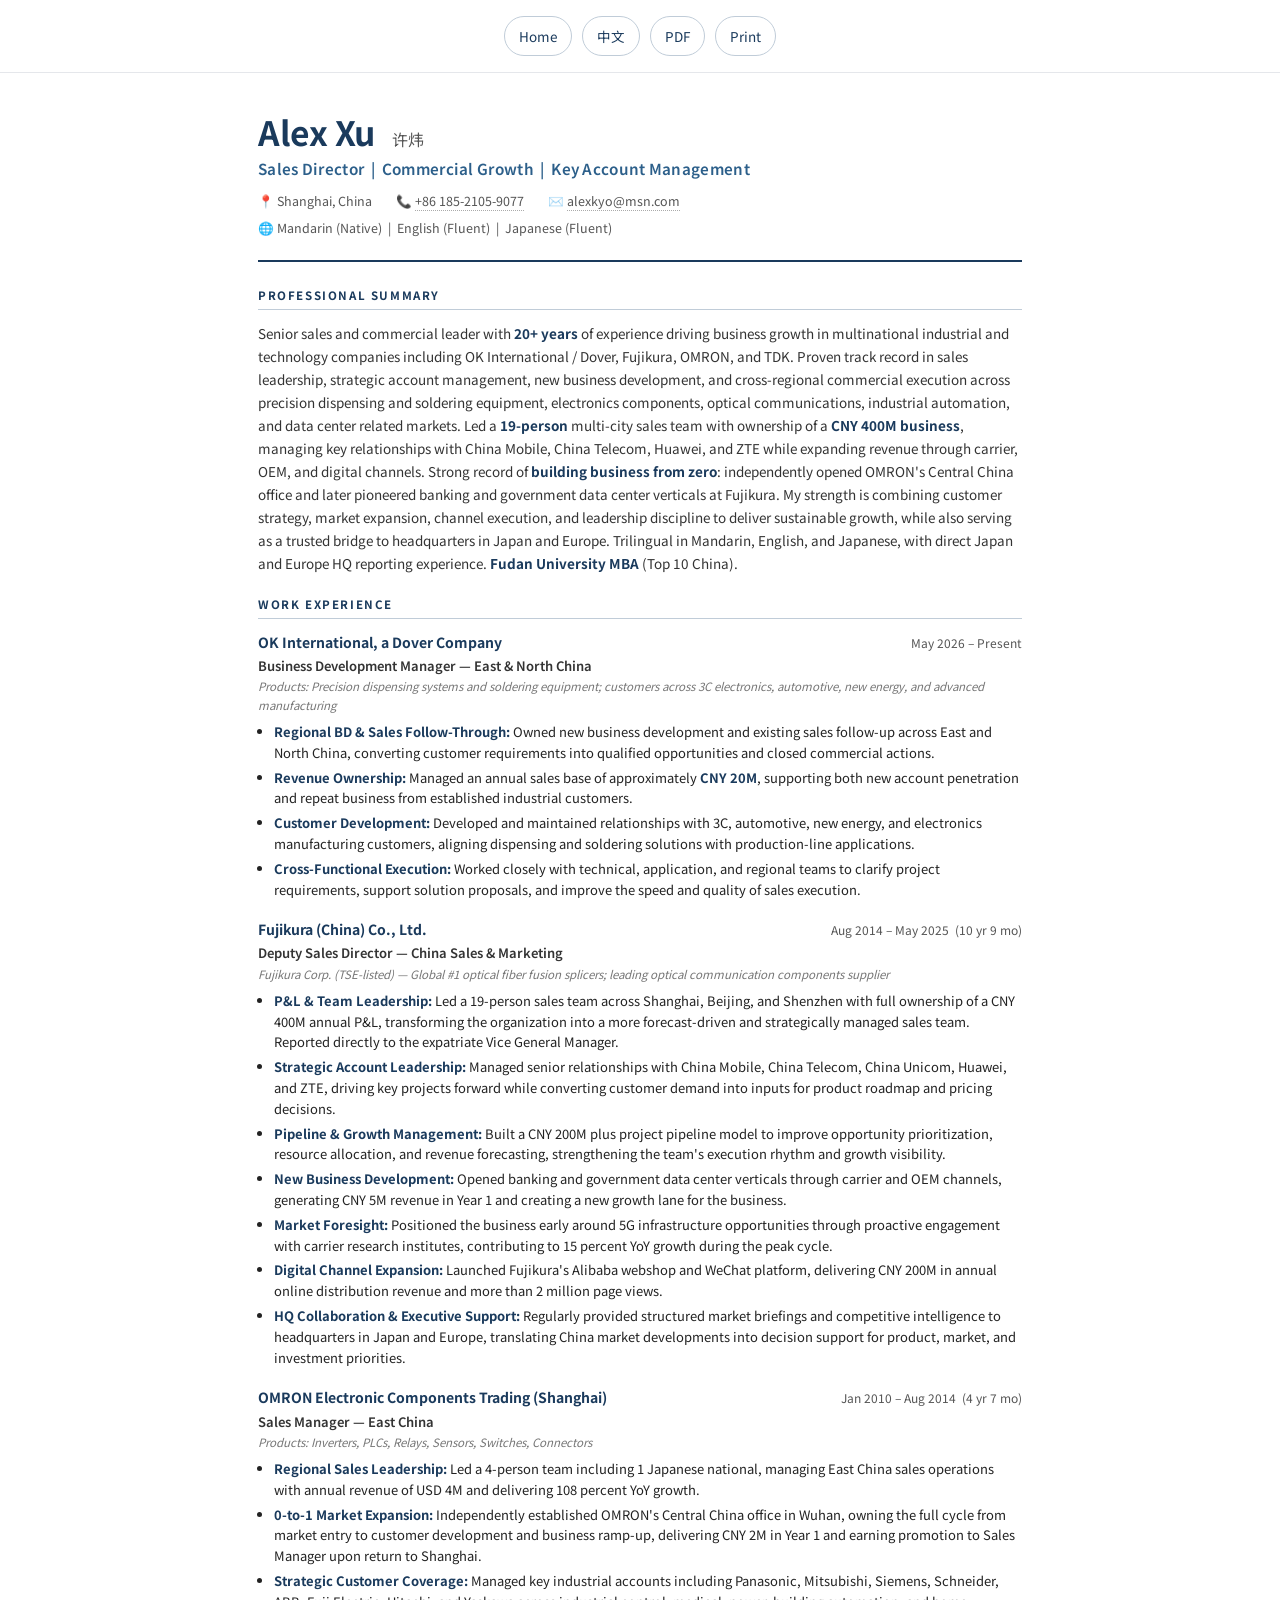
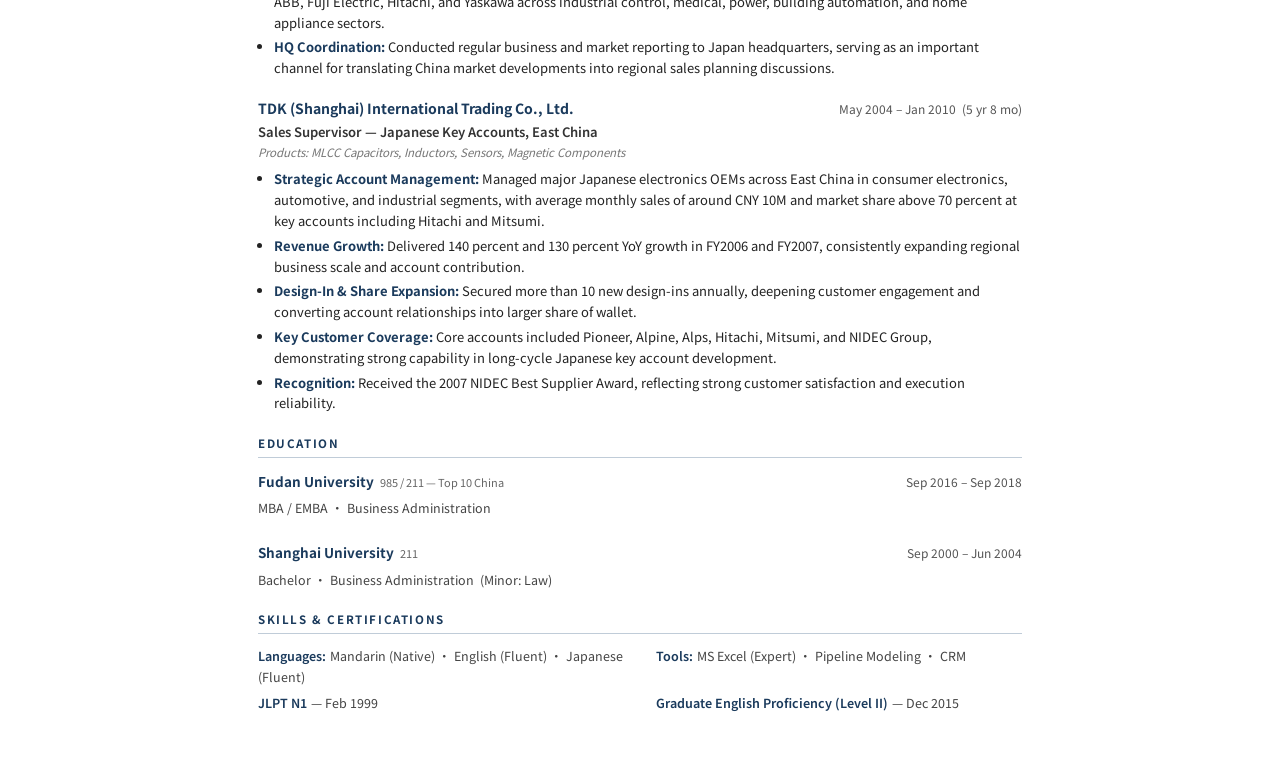
==== commit 0e261b6a: "Update resume-en.html" ====
--- a/resume-en.html
+++ b/resume-en.html
@@ -12,7 +12,7 @@
     --accent-light: #2c5f8a;
     --rule: #c0ccd8;
     --muted: #555;
-    --body-font: 'Fira Code', 'Fira Mono', 'Consolas', monospace;
+    --body-font: Aptos, 'Segoe UI', 'Noto Sans SC', 'Microsoft YaHei', Arial, sans-serif;
     --page-width: 860px;
   }
   * { box-sizing: border-box; margin: 0; padding: 0; }
@@ -59,10 +59,10 @@
     margin-bottom: 24px;
   }
   .header-photo {
-    width: 100px;
-    height: 120px;
+    width: 102px;
+    height: 136px;
     object-fit: cover;
-    object-position: top center;
+    object-position: center top;
     border-radius: 4px;
     border: 1px solid var(--rule);
     flex-shrink: 0;
@@ -204,7 +204,7 @@
 <div class="page">
 <header class="header">
   <img class="header-photo"
-       src="./profile-photo.jpg"
+       src="file:///C:/Users/11064516/Documents/xwechat_files/wxid_bb7l5iezy3nb22_cc58/temp/RWTemp/2026-06/9e20f478899dc29eb19741386f9343c8/resume_photo_600x800.png"
        alt="Alex Xu photo"
        onerror="this.style.display='none'">
   <div class="header-info">
@@ -222,8 +222,8 @@
 <section class="section summary">
   <div class="section-title">Professional Summary</div>
   <p>
-    Senior sales and commercial leader with <strong>20+ years</strong> of experience driving business growth in multinational industrial and technology companies including TDK, OMRON, and Fujikura.
-    Proven track record in sales leadership, strategic account management, new business development, and cross-regional commercial execution across electronics components, optical communications, industrial automation, and data center related markets.
+    Senior sales and commercial leader with <strong>20+ years</strong> of experience driving business growth in multinational industrial and technology companies including OK International / Dover, Fujikura, OMRON, and TDK.
+    Proven track record in sales leadership, strategic account management, new business development, and cross-regional commercial execution across precision dispensing and soldering equipment, electronics components, optical communications, industrial automation, and data center related markets.
     Led a <strong>19-person</strong> multi-city sales team with ownership of a <strong>CNY 400M business</strong>, managing key relationships with China Mobile, China Telecom, Huawei, and ZTE while expanding revenue through carrier, OEM, and digital channels.
     Strong record of <strong>building business from zero</strong>: independently opened OMRON's Central China office and later pioneered banking and government data center verticals at Fujikura.
     My strength is combining customer strategy, market expansion, channel execution, and leadership discipline to deliver sustainable growth, while also serving as a trusted bridge to headquarters in Japan and Europe.
@@ -233,29 +233,22 @@
 </section>
 
 <section class="section">
-  <div class="section-title">Core Competencies</div>
-  <div class="tags">
-    <span class="tag">Sales Leadership · 19-person team</span>
-    <span class="tag">P&amp;L Ownership · CNY 400M</span>
-    <span class="tag">Strategic Account Leadership</span>
-    <span class="tag">Commercial Growth</span>
-    <span class="tag">0-to-1 Market Expansion</span>
-    <span class="tag">Pipeline &amp; Revenue Forecasting</span>
-    <span class="tag">Channel Strategy (Direct / Distributor / OEM)</span>
-    <span class="tag">Regional Sales Management</span>
-    <span class="tag">Go-to-Market Strategy</span>
-    <span class="tag">HQ Collaboration &amp; Executive Reporting</span>
-    <span class="tag">Optical Fiber Infrastructure (FTTH / 5G / DCI)</span>
-    <span class="tag">Carrier Network · Telecom Ecosystem</span>
-    <span class="tag">Industrial Automation · Electronics Components</span>
-    <span class="tag">Cross-Cultural Leadership (JP / CN / EN)</span>
-    <span class="tag">Design-In &amp; Technical Sales</span>
-    <span class="tag">Fudan MBA</span>
-  </div>
-</section>
-
-<section class="section">
   <div class="section-title">Work Experience</div>
+
+  <div class="job">
+    <div class="job-header">
+      <span class="job-company">OK International, a Dover Company</span>
+      <span class="job-dates">May 2026 – Present</span>
+    </div>
+    <div class="job-title">Business Development Manager — East &amp; North China</div>
+    <div class="job-context">Products: Precision dispensing systems and soldering equipment; customers across 3C electronics, automotive, new energy, and advanced manufacturing</div>
+    <ul>
+      <li><strong>Regional BD &amp; Sales Follow-Through:</strong> Owned new business development and existing sales follow-up across East and North China, converting customer requirements into qualified opportunities and closed commercial actions.</li>
+      <li><strong>Revenue Ownership:</strong> Managed an annual sales base of approximately <strong>CNY 20M</strong>, supporting both new account penetration and repeat business from established industrial customers.</li>
+      <li><strong>Customer Development:</strong> Developed and maintained relationships with 3C, automotive, new energy, and electronics manufacturing customers, aligning dispensing and soldering solutions with production-line applications.</li>
+      <li><strong>Cross-Functional Execution:</strong> Worked closely with technical, application, and regional teams to clarify project requirements, support solution proposals, and improve the speed and quality of sales execution.</li>
+    </ul>
+  </div>
 
   <div class="job">
     <div class="job-header">
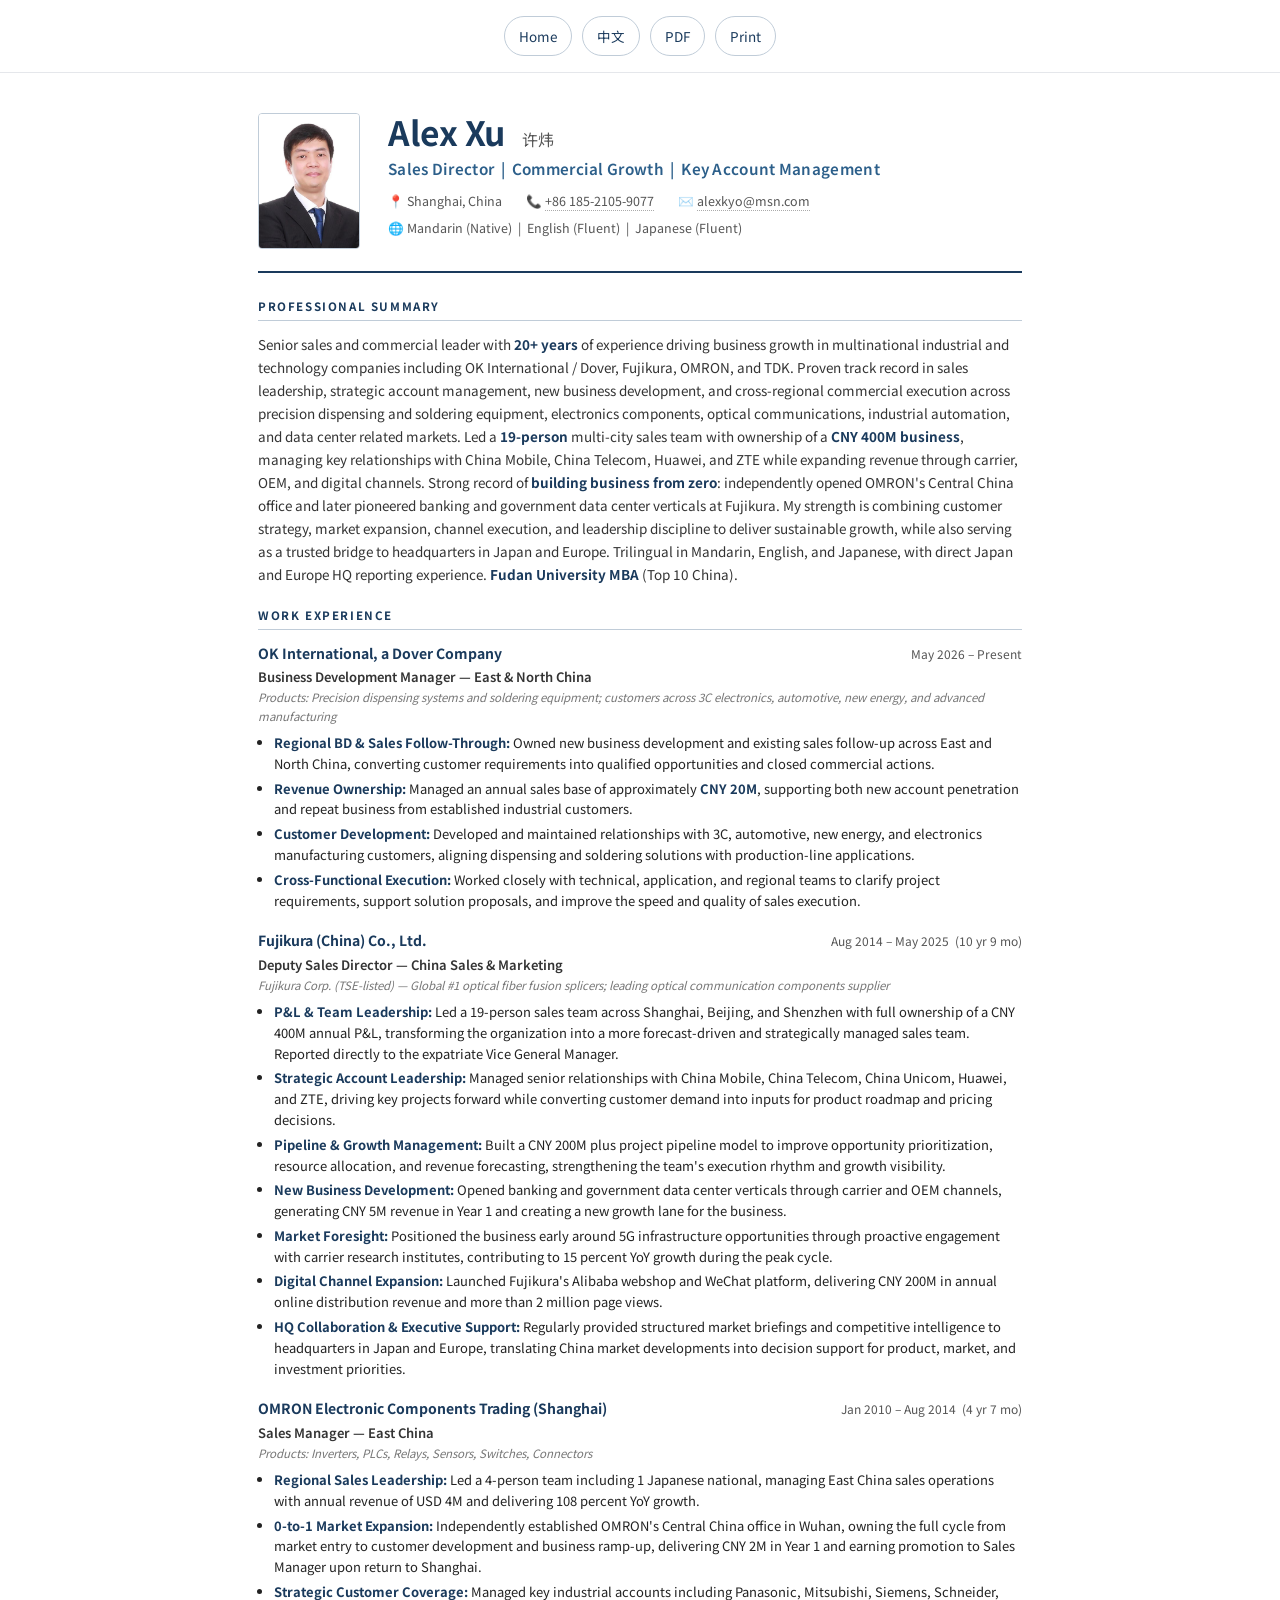
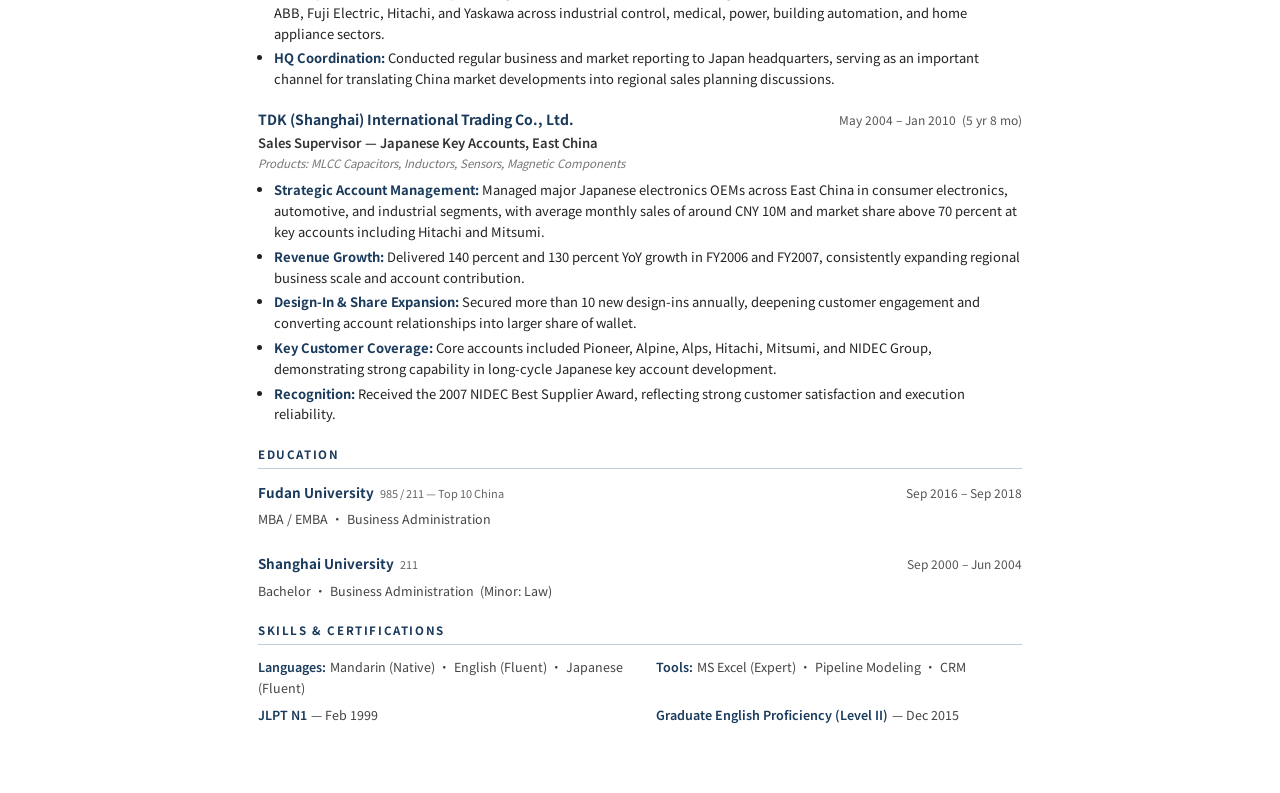
==== commit 8d016a61: "Update English and Chinese resumes" ====
--- a/resume-en.html
+++ b/resume-en.html
@@ -197,14 +197,14 @@
 <div class="toolbar">
   <a href="./index.html">Home</a>
   <a href="./resume-zh.html">中文</a>
-  <a href="./pdf/Alex-Xu-Resume-EN-2026-04-15.pdf">PDF</a>
+  <a href="./pdf/Alex-Xu-Resume-EN.pdf">PDF</a>
   <button type="button" data-print>Print</button>
 </div>
 
 <div class="page">
 <header class="header">
   <img class="header-photo"
-       src="file:///C:/Users/11064516/Documents/xwechat_files/wxid_bb7l5iezy3nb22_cc58/temp/RWTemp/2026-06/9e20f478899dc29eb19741386f9343c8/resume_photo_600x800.png"
+       src="./profile-photo.jpg"
        alt="Alex Xu photo"
        onerror="this.style.display='none'">
   <div class="header-info">
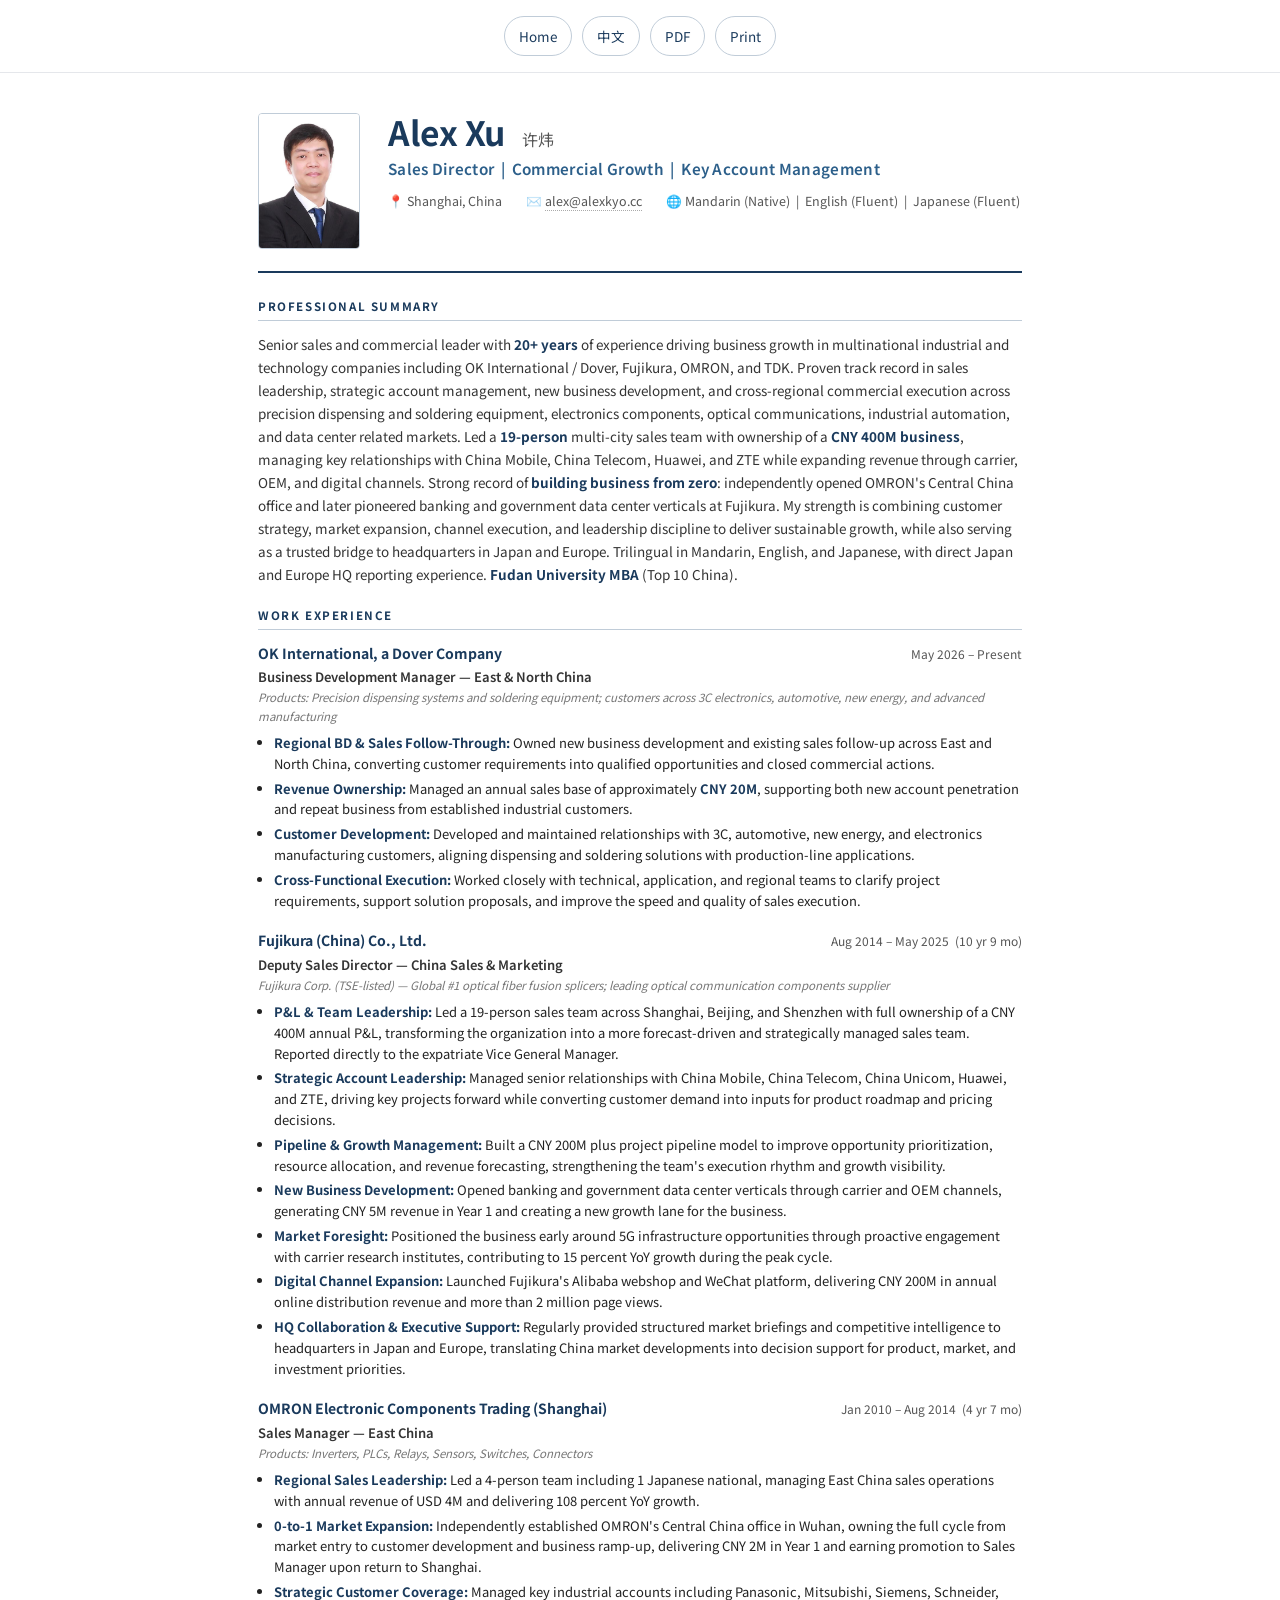
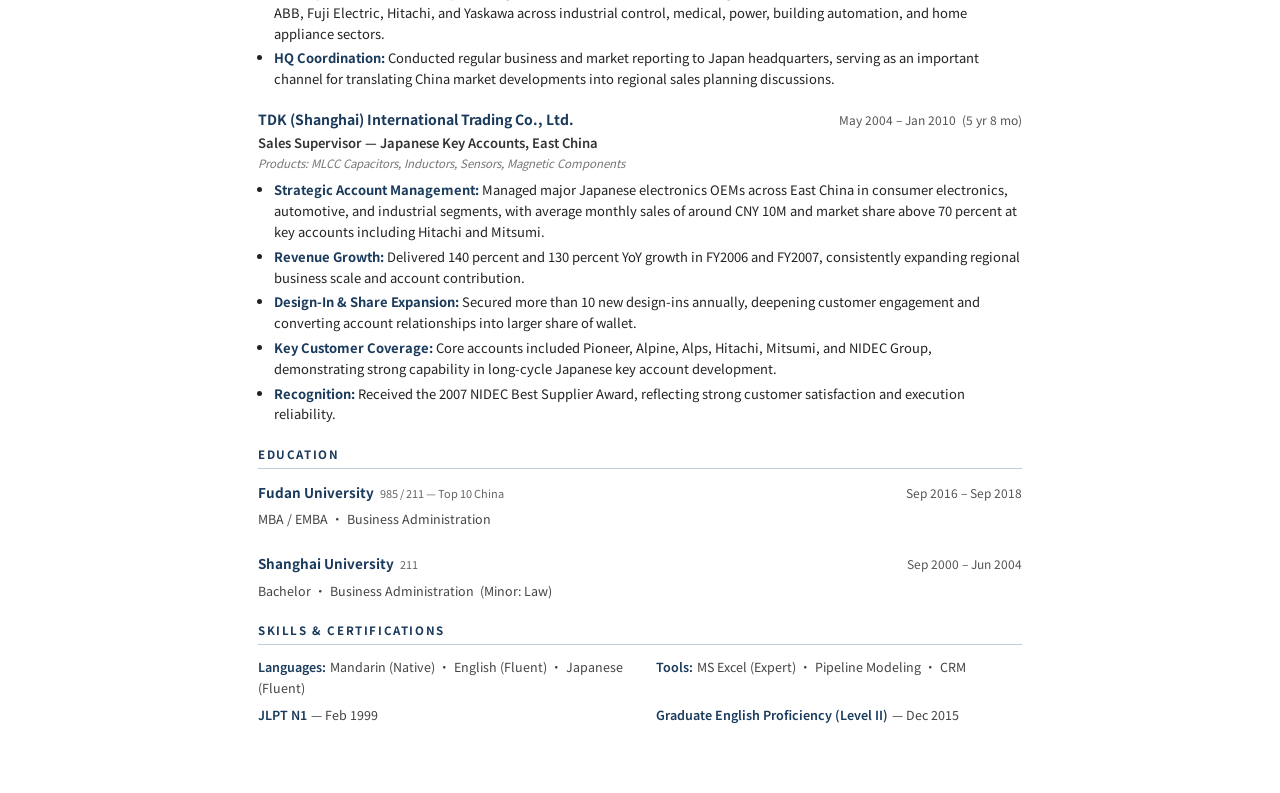
==== commit a416aa73: "privacy: publish redacted resumes and remove private drafts" ====
--- a/resume-en.html
+++ b/resume-en.html
@@ -212,8 +212,7 @@
     <div class="header-title">Sales Director &nbsp;|&nbsp; Commercial Growth &nbsp;|&nbsp; Key Account Management</div>
     <div class="header-meta">
       <span>📍 Shanghai, China</span>
-      <span>📞 <a href="tel:+8618521059077">+86 185-2105-9077</a></span>
-      <span>✉️ <a href="mailto:alexkyo@msn.com">alexkyo@msn.com</a></span>
+      <span>✉️ <a href="mailto:alex@alexkyo.cc">alex@alexkyo.cc</a></span>
       <span>🌐 Mandarin (Native) &nbsp;|&nbsp; English (Fluent) &nbsp;|&nbsp; Japanese (Fluent)</span>
     </div>
   </div>
